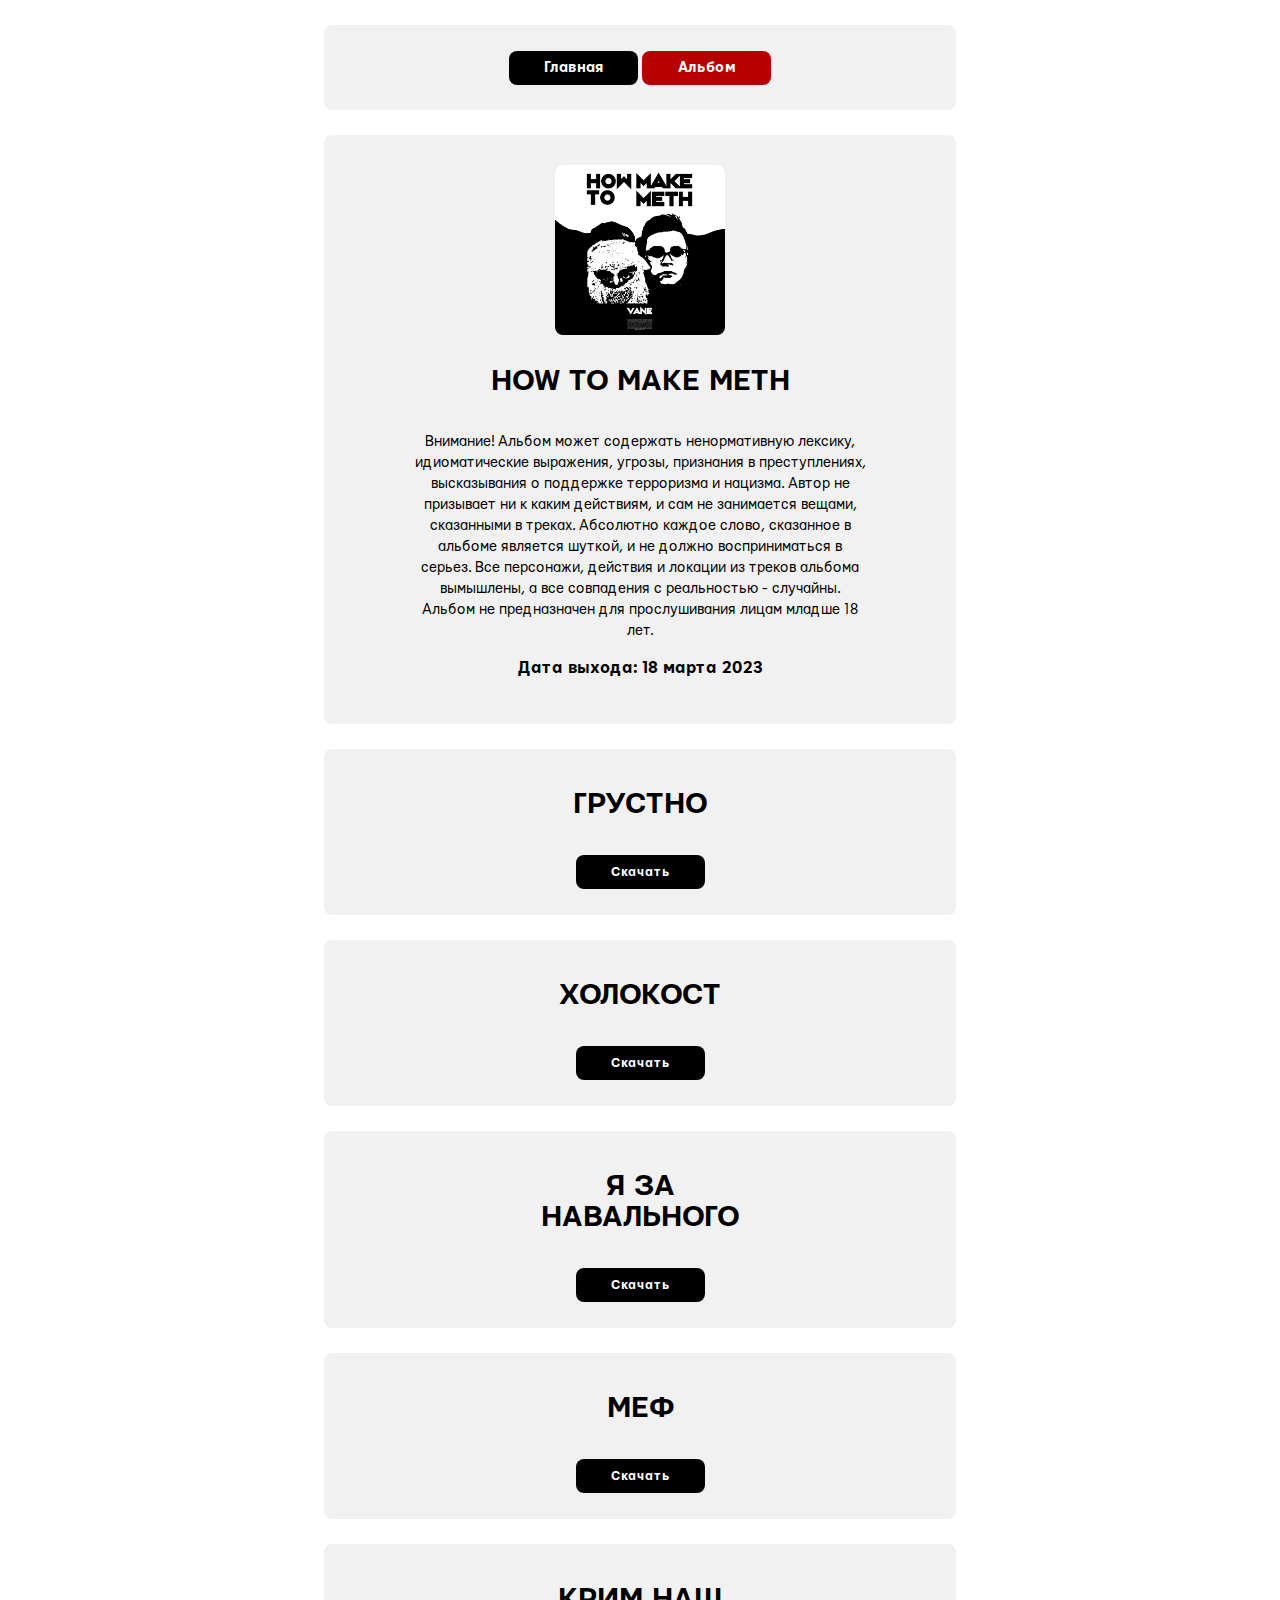
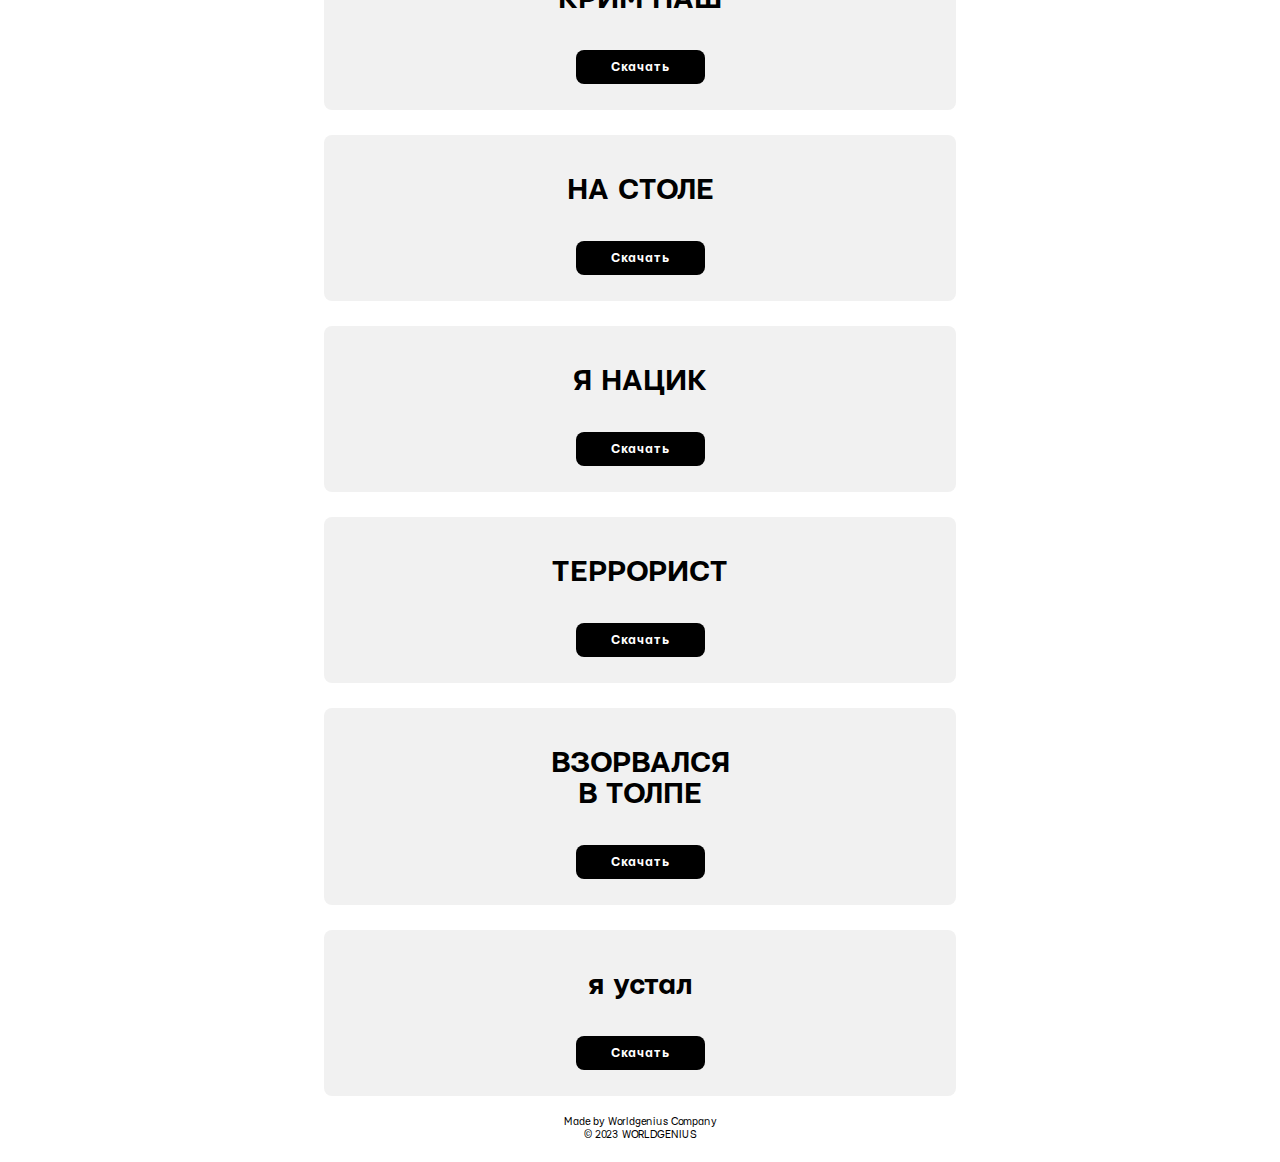
==== album.html @ 4005693f "Add files via upload" ====
<!DOCTYPE html>
<html lang="ru">

<head>
    <meta charset="UTF-8">
    <meta http-equiv="X-UA-Compatible" content="IE=edge">
    <meta name="viewport" content="width=device-width, initial-scale=1.0">
    <link rel="stylesheet" href="styles.css">
    <link rel="shortcut icon" type="image/png" href="Images/icon.png" />
    <title>VANE</title>
</head>

<body>
    <div style="text-align: center;" class="nav">
        <a href="index.html">
            <button class="buttonNav">Главная</button></a>
        <a href="">
            <button class="buttonNav active">Альбом</button></a>
    </div>

    <div class="track_1">
        <div>
            <img class="images" src="Images/HTMM_COV.png" alt="HTMM">
            <p style="font-size: 30px; font-family: Mariupol-Bold; margin-top: 3%;">HOW TO MAKE METH</p>
            <p style="font-size: 15px;">Внимание! Альбом может содержать ненормативную лексику, идиоматические выражения, угрозы, признания в преступлениях,
            высказывания о поддержке терроризма и нацизма. Автор не призывает ни к каким действиям, и сам не занимается вещами,
            сказанными в треках. Абсолютно каждое слово, сказанное в альбоме является шуткой, и не должно восприниматься в серьез.
            Все персонажи, действия и локации из треков альбома вымышлены, а все совпадения с реальностью - случайны. Альбом не
            предназначен для прослушивания лицам младше 18 лет.
            </p>
                <p style="font-size: 17px; font-family: Mariupol-Bold; margin-top: 1%;">Дата выхода: 18 марта 2023</p>
        </div>
    </div>

    <div class="track_2">
        <div class="mini">
            <p style="font-family: Mariupol-Bold; font-size: 30px;">ГРУСТНО</p>
            <a href="Tracks/GRUSTNO.mp3" download>
            <button class="buttonClass">Скачать</button></a>
        </div>
    </div>

    <div class="track_2">
        <div class="mini">
            <p style="font-family: Mariupol-Bold; font-size: 30px;">ХОЛОКОСТ</p>
            <a href="Tracks/HOLOCAUST.mp3" download>
                    <button class="buttonClass">Скачать</button></a>
         </div>
    </div>

    <div class="track_2">
        <div class="mini">
            <p style="font-family: Mariupol-Bold; font-size: 30px;">Я ЗА</p>
            <p style="font-family: Mariupol-Bold; font-size: 30px;">НАВАЛЬНОГО</p>
            <a href="Tracks/NAVALNY.mp3" download>
                <button class="buttonClass">Скачать</button></a>
        </div>
    </div>

    <div class="track_2">
        <div class="mini">
            <p style="font-family: Mariupol-Bold; font-size: 30px;">МЕФ</p>
            <a href="Tracks/MEPH.mp3" download>
                <button class="buttonClass">Скачать</button></a>
        </div>
    </div>

    <div class="track_2">
        <div class="mini">
            <p style="font-family: Mariupol-Bold; font-size: 30px;">КРИМ НАШ</p>
            <a href="Tracks/CRIM.mp3" download>
                <button class="buttonClass">Скачать</button></a>
        </div>
    </div>

    <div class="track_2">
        <div class="mini">
            <p style="font-family: Mariupol-Bold; font-size: 30px;">НА СТОЛЕ</p>
            <a href="Tracks/NASTOLE.mp3" download>
                <button class="buttonClass">Скачать</button></a>
        </div>
    </div>

    <div class="track_2">
        <div class="mini">
            <p style="font-family: Mariupol-Bold; font-size: 30px;">Я НАЦИК</p>
            <a href="Tracks/NAZIK.mp3" download>
                <button class="buttonClass">Скачать</button></a>
        </div>
    </div>

    <div class="track_2">
        <div class="mini">
            <p style="font-family: Mariupol-Bold; font-size: 30px;">ТЕРРОРИСТ</p>
            <a href="Tracks/TERRORIST.mp3" download>
                <button class="buttonClass">Скачать</button></a>
        </div>
    </div>

    <div class="track_2">
        <div class="mini">
            <p style="font-family: Mariupol-Bold; font-size: 30px;">ВЗОРВАЛСЯ</p>
            <p style="font-family: Mariupol-Bold; font-size: 30px;">В ТОЛПЕ</p>
            <a href="Tracks/VZORVALSA.mp3" download>
                <button class="buttonClass">Скачать</button></a>
        </div>
    </div>

    <div class="track_2">
        <div class="mini">
            <p style="font-family: Mariupol-Bold; font-size: 30px;">я устал</p>
            <a href="Tracks/USTAL.mp3" download>
                <button class="buttonClass">Скачать</button></a>
        </div>
    </div>

    <style>
        .under {
            font-family: Mariupol-Regular;
            font-size: 11px;
            text-align: center;
            line-height: 0.2;
            margin-bottom: 2%;
        }
    </style>
    <div class="under">
        <p>Made by Worldgenius Company</p>
        <p>© 2023 WORLDGENIUS</p>

</body>
</html>
---- styles.css ----
.images {
  border-radius: 8px;
  margin: 1%;
  width: 170px;
}

.track_1 {
  padding: 2%;
  border-radius: 8px;
  background-color: rgb(241, 241, 241);
  margin: 2%;
  margin-left: 25%;
  margin-right: 25%;
  text-align: center;
  font-family: "Mariupol-Regular";
  line-height: 1.4;
  padding-left: 7%;
  padding-right: 7%;
  background-size: 10%;
}

.track_2 {

    padding: 2%;
      border-radius: 8px;
      background-color: rgb(241, 241, 241);
      margin: 2%;
      margin-left: 25%;
      margin-right: 25%;
      text-align: center;
      font-family: "Mariupol-Regular";
      padding-left: 5%;
      padding-right: 5%;
      padding-top: -5%;
      padding-bottom: -5%;
      background-size: 10%;
}

.mini {
  line-height: 1px;
}

@font-face {
  font-family: "Mariupol-Regular";
  src: url("Mariupol-Regular.ttf") format("truetype");
  font-style: normal;
  font-weight: normal;
}

@font-face {
  font-family: "Mariupol-Bold";
  src: url("Mariupol-Bold.ttf") format("truetype");
  font-style: normal;
  font-weight: normal;
}

.main {
  margin: 1%;
  width: 70%;
  text-align: center;
}

.buttonClass {
  font-size: 13px;
  font-family: Mariupol-Bold;
  width: 129px;
  height: 34px;
  border-width: 0px;
  color: #fff;
  border-top-left-radius: 8px;
  border-top-right-radius: 8px;
  border-bottom-left-radius: 8px;
  border-bottom-right-radius: 8px;
  background: #000000;
  margin-top: 4%;
}

.buttonClass:hover {
  background-color: rgb(58, 58, 58);
}

.buttonClass {
  overflow: hidden;
  transition: all 300ms ease;
}

.buttonClass h4 {
  color: #111;
}

.buttonClass:after {
  width: 300%;
  height: 300%;
  left: -300%;
  transform: rotate(45deg);
  background-color: #f21170;
  transition: all 300ms ease;
}

.buttonClass:hover h4 {
  color: #fff;
  z-index: 10;
  font-weight: 600;
}

.buttonClass:hover::after {
  left: -100%;
}

.nav {
  padding: 2%;
  border-radius: 8px;
  background-color: rgb(241, 241, 241);
  margin: 2%;
  margin-left: 25%;
  margin-right: 25%;
  text-align: center;
  font-family: "Mariupol-Regular";
  line-height: 1.4;
  padding-left: 7%;
  padding-right: 7%;
  background-size: 10%;
}

.buttonNav {
  font-size: 15px;
  font-family: Mariupol-Bold;
  width: 129px;
  height: 34px;
  border-width: 0px;
  color: #fff;
  border-top-left-radius: 8px;
  border-top-right-radius: 8px;
  border-bottom-left-radius: 8px;
  border-bottom-right-radius: 8px;
  background: #000000;
}

.buttonNav:hover {
  background-color: rgb(58, 58, 58);
}

.buttonNavs {
  overflow: hidden;
  transition: all 300ms ease;
}

.buttonNav h4 {
  color: #111;
}

.buttonNav:after {
  width: 300%;
  height: 300%;
  left: -300%;
  transform: rotate(45deg);
  background-color: #f21170;
  transition: all 300ms ease;
}

.buttonNav:hover h4 {
  color: #fff;
  z-index: 10;
  font-weight: 600;
}

.buttonNav:hover::after {
  left: -100%;
}

.active {
  background-color: rgb(182, 0, 0);
}
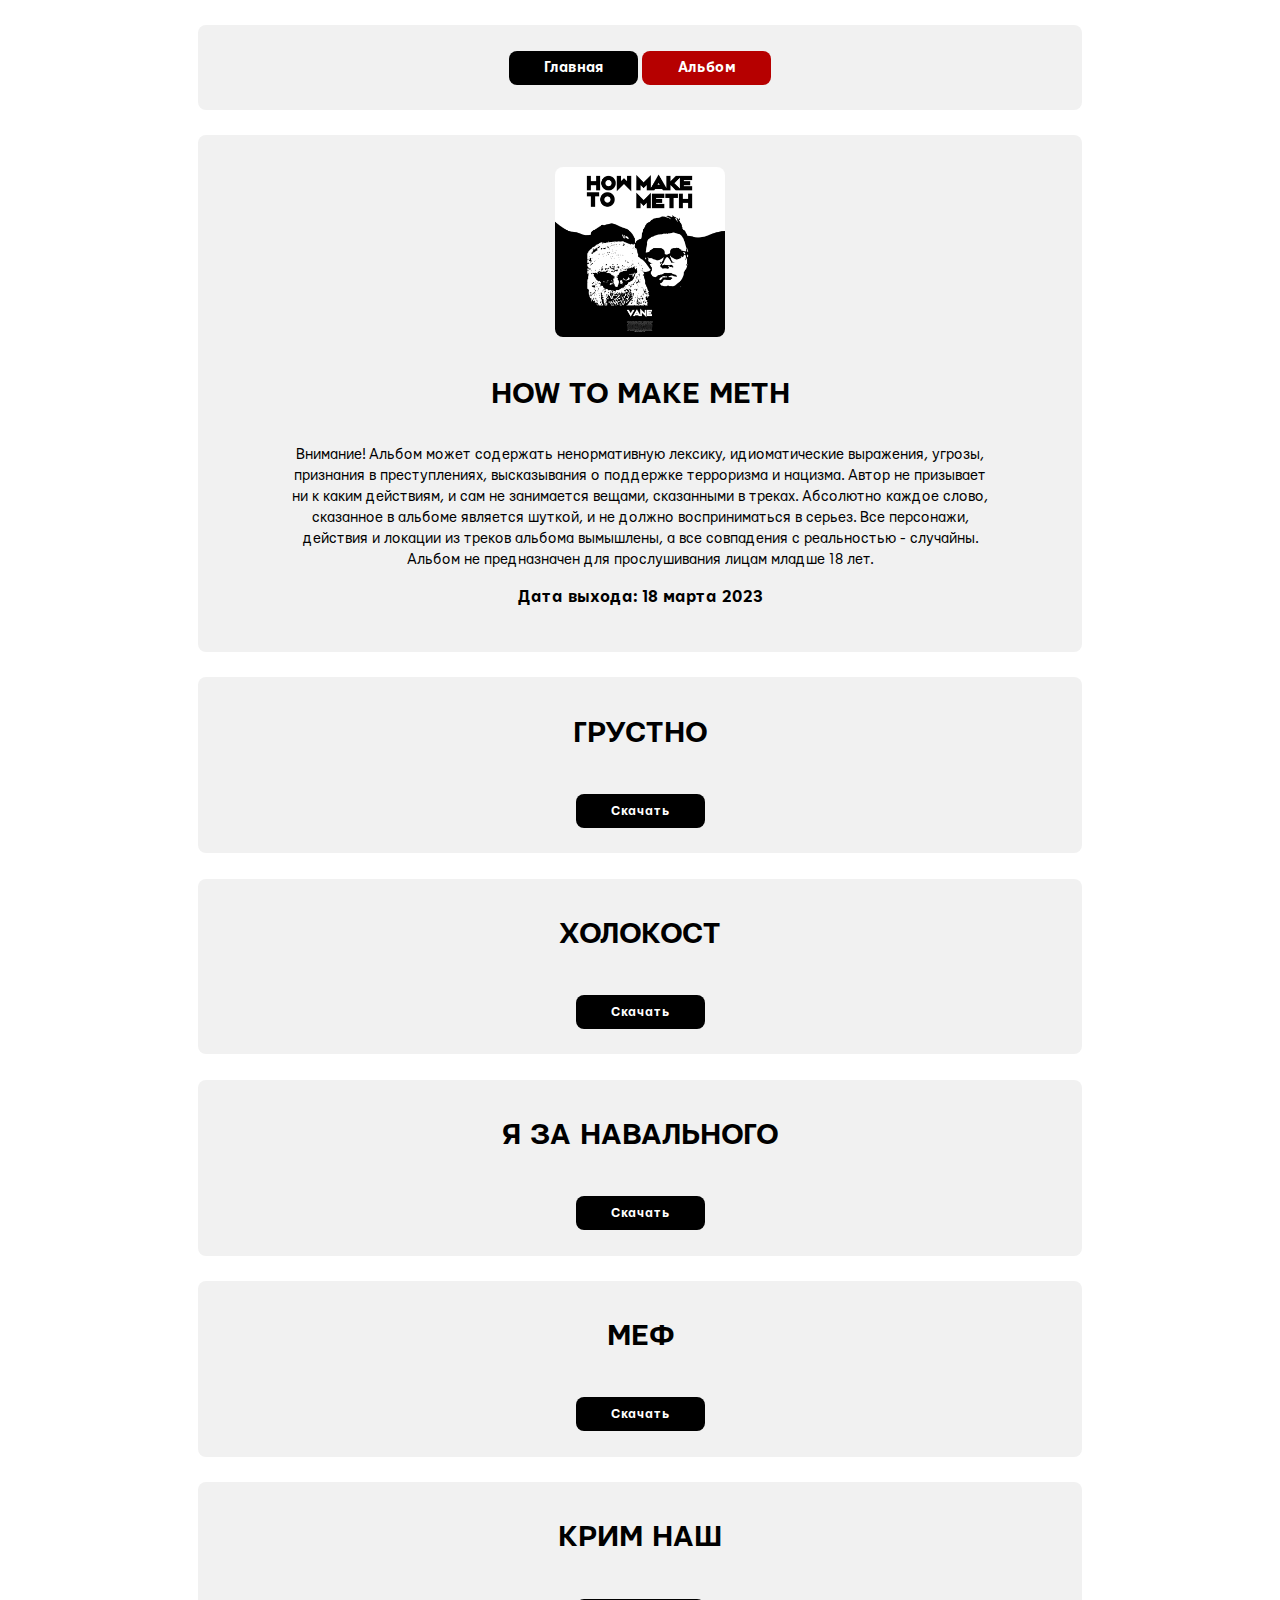
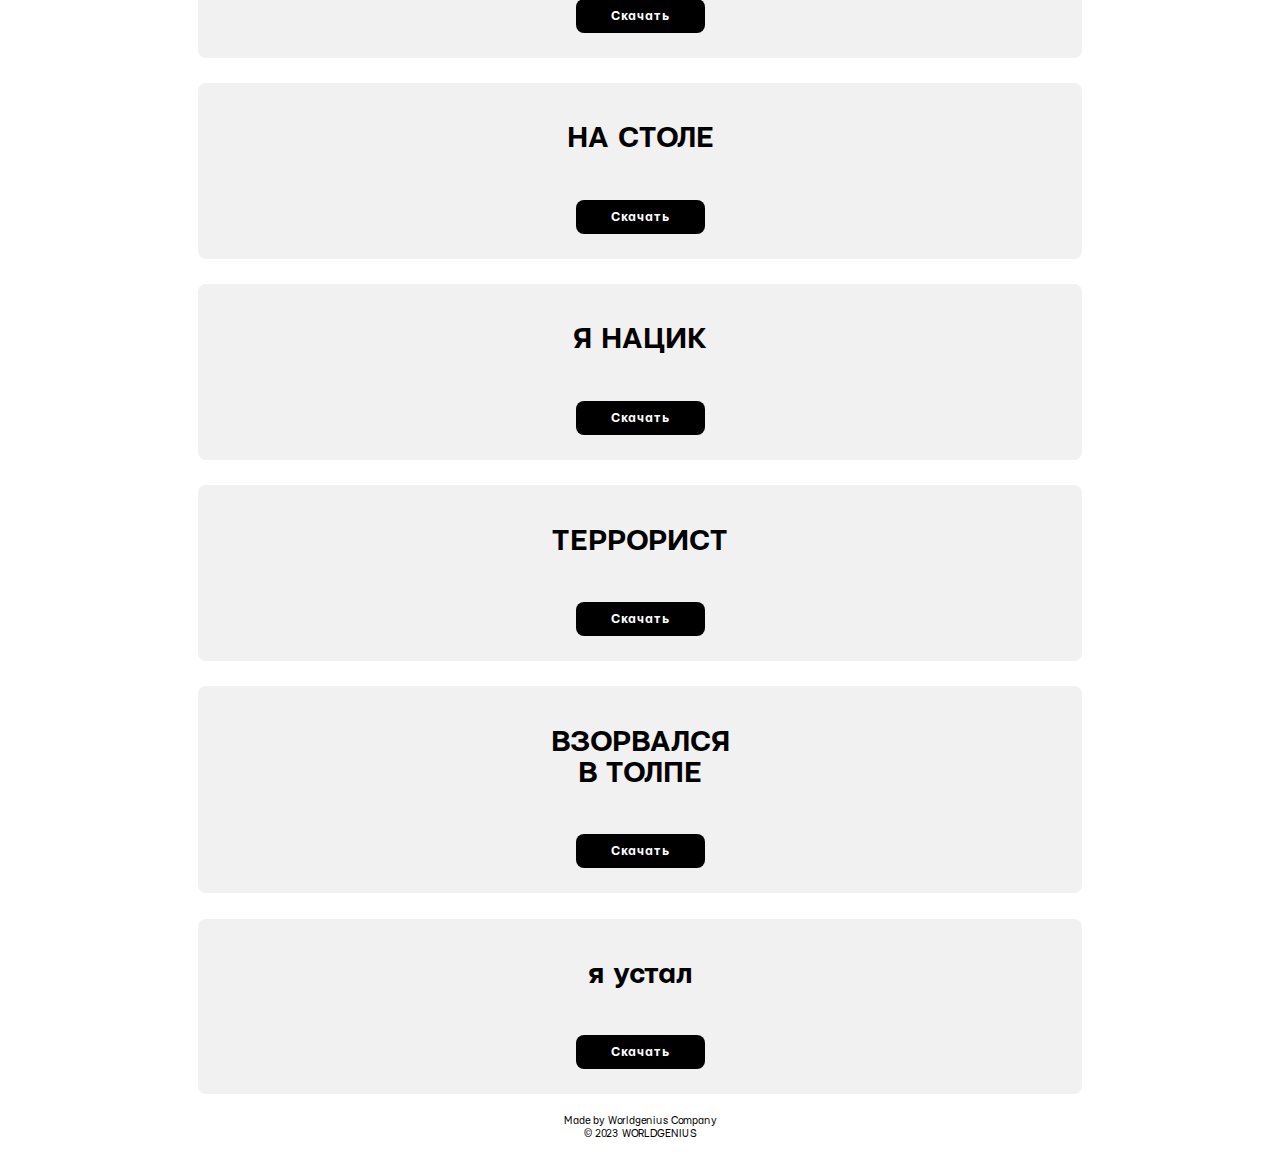
==== commit 511f9ade: "Update album.html" ====
--- a/album.html
+++ b/album.html
@@ -34,7 +34,7 @@
 
     <div class="track_2">
         <div class="mini">
-            <p style="font-family: Mariupol-Bold; font-size: 30px;">ГРУСТНО</p>
+            <p style="font-family: Mariupol-Bold;">ГРУСТНО</p>
             <a href="Tracks/GRUSTNO.mp3" download>
             <button class="buttonClass">Скачать</button></a>
         </div>
@@ -42,7 +42,7 @@
 
     <div class="track_2">
         <div class="mini">
-            <p style="font-family: Mariupol-Bold; font-size: 30px;">ХОЛОКОСТ</p>
+            <p style="font-family: Mariupol-Bold;">ХОЛОКОСТ</p>
             <a href="Tracks/HOLOCAUST.mp3" download>
                     <button class="buttonClass">Скачать</button></a>
          </div>
@@ -50,8 +50,7 @@
 
     <div class="track_2">
         <div class="mini">
-            <p style="font-family: Mariupol-Bold; font-size: 30px;">Я ЗА</p>
-            <p style="font-family: Mariupol-Bold; font-size: 30px;">НАВАЛЬНОГО</p>
+            <p style="font-family: Mariupol-Bold;">Я ЗА НАВАЛЬНОГО</p>
             <a href="Tracks/NAVALNY.mp3" download>
                 <button class="buttonClass">Скачать</button></a>
         </div>
@@ -59,7 +58,7 @@
 
     <div class="track_2">
         <div class="mini">
-            <p style="font-family: Mariupol-Bold; font-size: 30px;">МЕФ</p>
+            <p style="font-family: Mariupol-Bold;">МЕФ</p>
             <a href="Tracks/MEPH.mp3" download>
                 <button class="buttonClass">Скачать</button></a>
         </div>
@@ -67,7 +66,7 @@
 
     <div class="track_2">
         <div class="mini">
-            <p style="font-family: Mariupol-Bold; font-size: 30px;">КРИМ НАШ</p>
+            <p style="font-family: Mariupol-Bold;">КРИМ НАШ</p>
             <a href="Tracks/CRIM.mp3" download>
                 <button class="buttonClass">Скачать</button></a>
         </div>
@@ -75,7 +74,7 @@
 
     <div class="track_2">
         <div class="mini">
-            <p style="font-family: Mariupol-Bold; font-size: 30px;">НА СТОЛЕ</p>
+            <p style="font-family: Mariupol-Bold;">НА СТОЛЕ</p>
             <a href="Tracks/NASTOLE.mp3" download>
                 <button class="buttonClass">Скачать</button></a>
         </div>
@@ -83,7 +82,7 @@
 
     <div class="track_2">
         <div class="mini">
-            <p style="font-family: Mariupol-Bold; font-size: 30px;">Я НАЦИК</p>
+            <p style="font-family: Mariupol-Bold;">Я НАЦИК</p>
             <a href="Tracks/NAZIK.mp3" download>
                 <button class="buttonClass">Скачать</button></a>
         </div>
@@ -91,7 +90,7 @@
 
     <div class="track_2">
         <div class="mini">
-            <p style="font-family: Mariupol-Bold; font-size: 30px;">ТЕРРОРИСТ</p>
+            <p style="font-family: Mariupol-Bold;">ТЕРРОРИСТ</p>
             <a href="Tracks/TERRORIST.mp3" download>
                 <button class="buttonClass">Скачать</button></a>
         </div>
@@ -99,8 +98,8 @@
 
     <div class="track_2">
         <div class="mini">
-            <p style="font-family: Mariupol-Bold; font-size: 30px;">ВЗОРВАЛСЯ</p>
-            <p style="font-family: Mariupol-Bold; font-size: 30px;">В ТОЛПЕ</p>
+            <p style="font-family: Mariupol-Bold;">ВЗОРВАЛСЯ</p>
+            <p style="font-family: Mariupol-Bold;">В ТОЛПЕ</p>
             <a href="Tracks/VZORVALSA.mp3" download>
                 <button class="buttonClass">Скачать</button></a>
         </div>
@@ -108,7 +107,7 @@
 
     <div class="track_2">
         <div class="mini">
-            <p style="font-family: Mariupol-Bold; font-size: 30px;">я устал</p>
+            <p style="font-family: Mariupol-Bold;">я устал</p>
             <a href="Tracks/USTAL.mp3" download>
                 <button class="buttonClass">Скачать</button></a>
         </div>
@@ -128,4 +127,4 @@
         <p>© 2023 WORLDGENIUS</p>
 
 </body>
-</html>+</html>
--- a/styles.css
+++ b/styles.css
@@ -9,8 +9,8 @@
   border-radius: 8px;
   background-color: rgb(241, 241, 241);
   margin: 2%;
-  margin-left: 25%;
-  margin-right: 25%;
+  margin-left: 15%;
+  margin-right: 15%;
   text-align: center;
   font-family: "Mariupol-Regular";
   line-height: 1.4;
@@ -25,8 +25,8 @@
       border-radius: 8px;
       background-color: rgb(241, 241, 241);
       margin: 2%;
-      margin-left: 25%;
-      margin-right: 25%;
+      margin-left: 15%;
+      margin-right: 15%;
       text-align: center;
       font-family: "Mariupol-Regular";
       padding-left: 5%;
@@ -112,8 +112,8 @@
   border-radius: 8px;
   background-color: rgb(241, 241, 241);
   margin: 2%;
-  margin-left: 25%;
-  margin-right: 25%;
+  margin-left: 15%;
+  margin-right: 15%;
   text-align: center;
   font-family: "Mariupol-Regular";
   line-height: 1.4;
@@ -171,3 +171,16 @@
 .active {
   background-color: rgb(182, 0, 0);
 }
+
+@media screen and (max-width: 600px) 
+  {
+  .mini {
+    font-size: 20px;
+  }
+}
+
+@media screen and (min-width: 600px) {
+  .mini {
+    font-size: 30px;
+  }
+}
